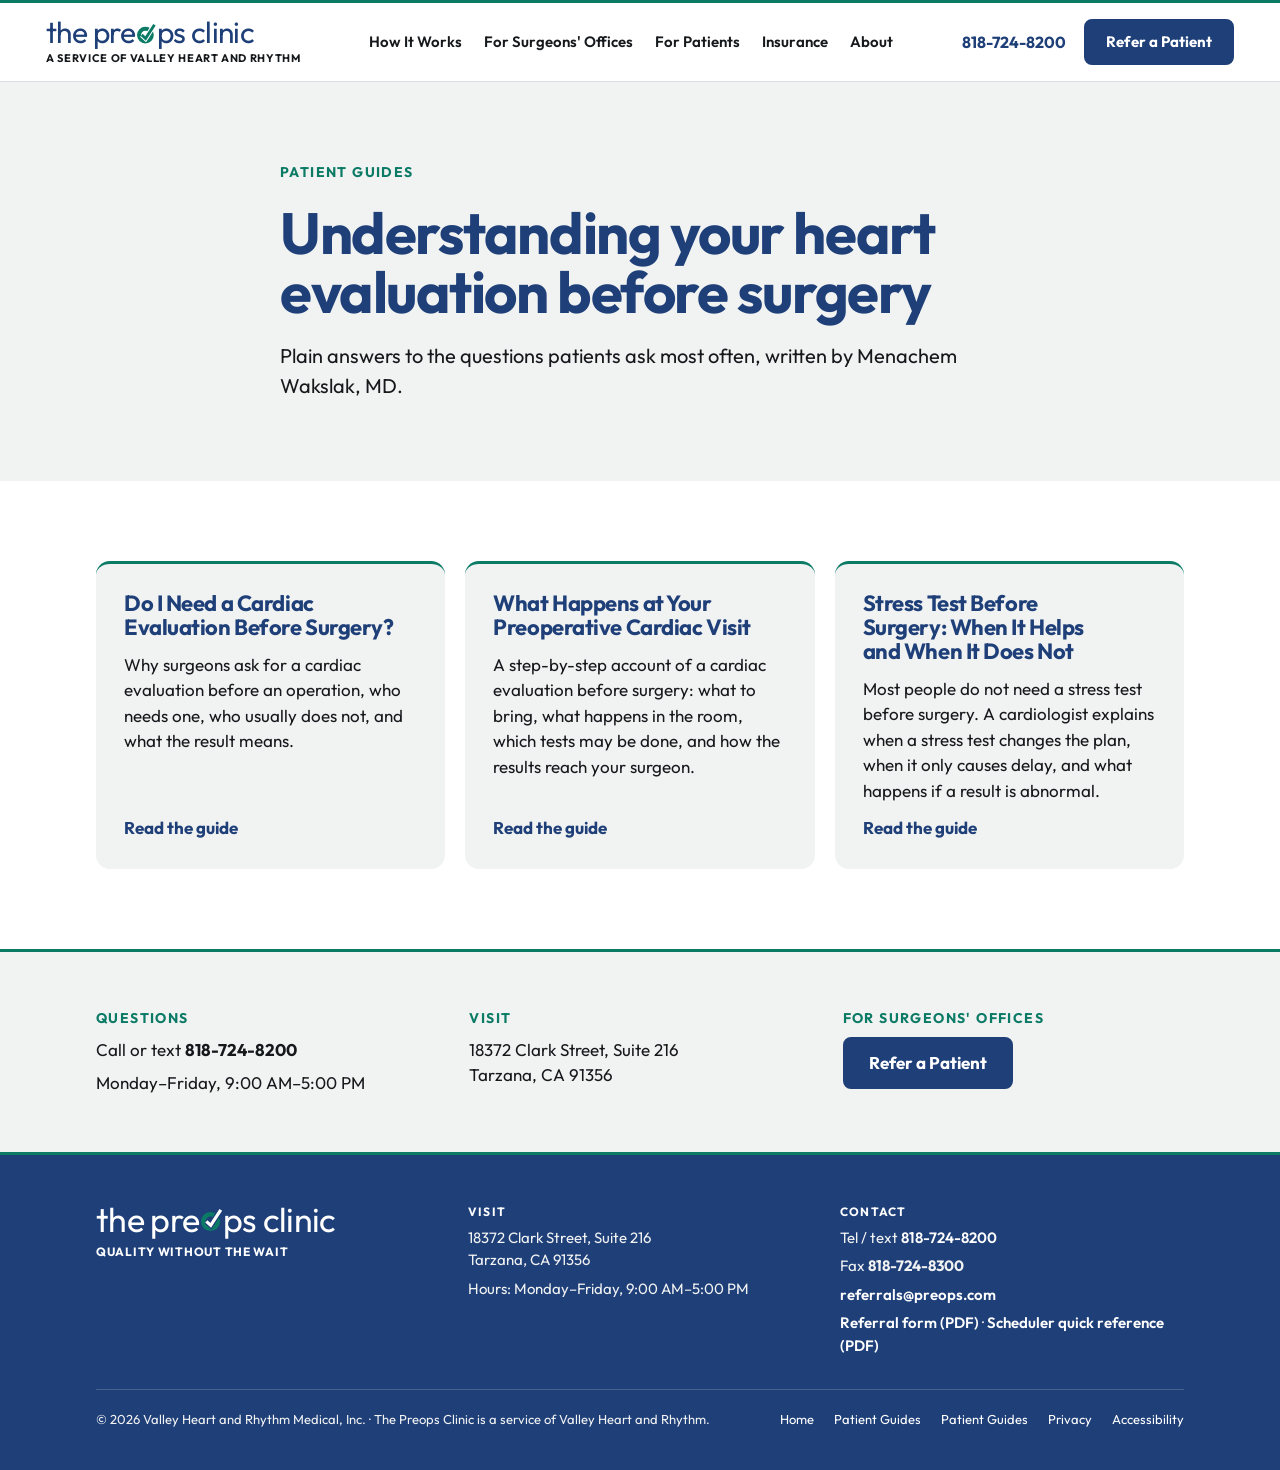
==== guides/index.html @ 1c4e7676 "Draft: three patient guides and a guides index (not yet live) Co-Authored-By: Claude Fable 5.2 <nore" ====
<!doctype html>
<html lang="en">
<head>
<meta charset="utf-8">
<meta name="viewport" content="width=device-width, initial-scale=1, viewport-fit=cover">
<title>Patient Guides: Heart Evaluation Before Surgery | The Preops Clinic</title>
<meta name="description" content="Plain-language guides to cardiac evaluation before surgery, written by board-certified cardiologist Menachem Wakslak, MD, of The Preops Clinic in Tarzana, CA.">
<link rel="canonical" href="https://www.preops.com/guides/">
<meta name="robots" content="index, follow, max-snippet:-1">
<meta property="og:type" content="article">
<meta property="og:site_name" content="The Preops Clinic">
<meta property="og:title" content="Patient Guides">
<meta property="og:description" content="Plain-language guides to cardiac evaluation before surgery, written by board-certified cardiologist Menachem Wakslak, MD, of The Preops Clinic in Tarzana, CA.">
<meta property="og:url" content="https://www.preops.com/guides/">
<script type="application/ld+json">
{
  "@context": "https://schema.org",
  "@type": "CollectionPage",
  "@id": "https://www.preops.com/guides/",
  "url": "https://www.preops.com/guides/",
  "name": "Patient Guides",
  "isPartOf": {
    "@id": "https://www.preops.com/#website"
  }
}
</script>
<link rel="icon" href="/favicon.svg" type="image/svg+xml">
<link rel="preconnect" href="https://fonts.googleapis.com">
<link rel="preconnect" href="https://fonts.gstatic.com" crossorigin>
<link rel="stylesheet" href="https://fonts.googleapis.com/css2?family=Outfit:wght@400;500;600;700&display=swap">
<link rel="stylesheet" href="/styles.css">
</head>
<body>

<header class="site-header">
  <nav class="wrap nav" aria-label="Main">
    <a class="brand" href="/" aria-label="The Preops Clinic home">
      <span class="logo" role="img" aria-label="the preops clinic"><span>the pre</span><span class="logo-o">o</span><svg viewBox="0 -16 108 116" aria-hidden="true"><defs><mask id="mk-nav" maskUnits="userSpaceOnUse" x="-20" y="-40" width="160" height="180"><rect x="-20" y="-40" width="160" height="180" fill="#fff"></rect><polyline points="28,49 51,70 104,-12" fill="none" stroke="#000" stroke-width="29" stroke-linejoin="miter" stroke-miterlimit="10"></polyline></mask></defs><circle class="ring" cx="50" cy="50" r="38" fill="none" stroke-width="24" mask="url(#mk-nav)"></circle><polyline class="check" points="28,49 51,70 104,-12" fill="none" stroke-width="17" stroke-linejoin="miter" stroke-miterlimit="10"></polyline></svg><span>ps clinic</span></span>
      <span class="logo-sub">A Service of Valley Heart and Rhythm</span>
    </a>
    <div class="nav-links">
      <a href="/#how">How It Works</a>
      <a href="/#offices">For Surgeons' Offices</a>
      <a href="/#patients">For Patients</a>
      <a href="/#insurance">Insurance</a>
      <a href="/about.html">About</a>
    </div>
    <div class="nav-cta">
      <a class="nav-phone" href="tel:+18187248200">818-724-8200</a>
      <a class="btn btn--navy btn--small" href="/#refer">Refer a Patient</a>
    </div>
    <details class="nav-menu">
      <summary>Menu</summary>
      <ul>
        <li><a href="/#how">How It Works</a></li>
        <li><a href="/#offices">For Surgeons' Offices</a></li>
        <li><a href="/#patients">For Patients</a></li>
        <li><a href="/#insurance">Insurance</a></li>
        <li><a href="/about.html">About</a></li>
      </ul>
    </details>
  </nav>
</header>

<main>
  <section class="band band--off">
    <div class="wrap"><div class="article-head">
      <div class="eyebrow">Patient Guides</div>
      <h1>Understanding your heart evaluation before surgery</h1>
      <p class="lede">Plain answers to the questions patients ask most often, written by Menachem Wakslak, MD.</p>
    </div></div>
  </section>
  <section class="band">
    <div class="wrap guide-list"><a class="guide-card" href="/guides/cardiac-evaluation-before-surgery.html"><h2>Do I Need a Cardiac Evaluation Before Surgery?</h2><p>Why surgeons ask for a cardiac evaluation before an operation, who needs one, who usually does not, and what the result means.</p><span>Read the guide</span></a><a class="guide-card" href="/guides/what-to-expect-preop-cardiac-visit.html"><h2>What Happens at Your Preoperative Cardiac Visit</h2><p>A step-by-step account of a cardiac evaluation before surgery: what to bring, what happens in the room, which tests may be done, and how the results reach your surgeon.</p><span>Read the guide</span></a><a class="guide-card" href="/guides/stress-test-before-surgery.html"><h2>Stress Test Before Surgery: When It Helps and When It Does Not</h2><p>Most people do not need a stress test before surgery. A cardiologist explains when a stress test changes the plan, when it only causes delay, and what happens if a result is abnormal.</p><span>Read the guide</span></a></div>
  </section>

  <section class="band--tight band--off band--rule-top">
    <div class="wrap contact-grid">
      <div>
        <div class="eyebrow">Questions</div>
        <div>Call or text <strong>818-724-8200</strong></div>
        <div>Monday–Friday, 9:00 AM–5:00 PM</div>
      </div>
      <div>
        <div class="eyebrow">Visit</div>
        <div>18372 Clark Street, Suite 216<br>Tarzana, CA 91356</div>
      </div>
      <div>
        <div class="eyebrow">For surgeons' offices</div>
        <a class="btn btn--navy" href="/#refer">Refer a Patient</a>
      </div>
    </div>
  </section>

</main>

<footer class="site-footer">
  <div class="wrap">
    <div class="foot-grid">
      <div>
        <span class="logo logo--light" role="img" aria-label="the preops clinic" style="font-size: 34px"><span>the pre</span><span class="logo-o">o</span><svg viewBox="0 -16 108 116" aria-hidden="true"><defs><mask id="mk-foot" maskUnits="userSpaceOnUse" x="-20" y="-40" width="160" height="180"><rect x="-20" y="-40" width="160" height="180" fill="#fff"></rect><polyline points="28,49 51,70 104,-12" fill="none" stroke="#000" stroke-width="29" stroke-linejoin="miter" stroke-miterlimit="10"></polyline></mask></defs><circle class="ring" cx="50" cy="50" r="38" fill="none" stroke-width="24" mask="url(#mk-foot)"></circle><polyline class="check" points="28,49 51,70 104,-12" fill="none" stroke-width="17" stroke-linejoin="miter" stroke-miterlimit="10"></polyline></svg><span>ps clinic</span></span>
        <div class="foot-tag">Quality Without the Wait</div>
      </div>
      <div>
        <div class="foot-label">Visit</div>
        <div>18372 Clark Street, Suite 216<br>Tarzana, CA 91356</div>
        <div>Hours: Monday–Friday, 9:00 AM–5:00 PM</div>
      </div>
      <div>
        <div class="foot-label">Contact</div>
        <div>Tel / text <a href="tel:+18187248200">818-724-8200</a></div>
        <div>Fax <strong>818-724-8300</strong></div>
        <div><a href="mailto:referrals@preops.com">referrals@preops.com</a></div>
        <div><a href="/referral-form.pdf">Referral form (PDF)</a> · <a href="/quick-reference.pdf">Scheduler quick reference (PDF)</a></div>
      </div>
    </div>
    <div class="foot-legal">
      <div>© 2026 Valley Heart and Rhythm Medical, Inc. · The Preops Clinic is a service of Valley Heart and Rhythm.</div>
      <div class="links"><a href="/">Home</a><a href="/guides/">Patient Guides</a><a href="/guides/">Patient Guides</a><a href="/privacy.html">Privacy</a><a href="/accessibility.html">Accessibility</a></div>
    </div>
  </div>
</footer>

</body>
</html>
---- styles.css ----
/* The Preops Clinic — preops.com
   Layout: one centered 1120px column; full-width color bands; two-column hero.
   Brand (from The Preops Clinic Style Guide): Navy, Green, Black, White, Off-White; Outfit. */
:root {
  --navy: #1e3f78;
  --green: #0b7b66;
  --ink: #16191c;
  --paper: #ffffff;
  --off: #f1f2f2;
  --tint: #eef2f8;
  --rule: #d9dde3;
  --on-navy: #f1f2f2;
  --font: 'Outfit', 'Segoe UI', system-ui, -apple-system, sans-serif;
  --radius: 8px;
  --gutter-l: max(16px, env(safe-area-inset-left, 0px));
  --gutter-r: max(16px, env(safe-area-inset-right, 0px));
  color-scheme: light;
}

* { box-sizing: border-box; }
[hidden] { display: none !important; }
html { -webkit-text-size-adjust: 100%; scroll-behavior: smooth; }
@media (prefers-reduced-motion: reduce) { html { scroll-behavior: auto; } }
body {
  margin: 0;
  font-family: var(--font);
  font-size: 17px;
  line-height: 1.5;
  color: var(--ink);
  background: var(--paper);
}
img, svg { max-width: 100%; }
a { color: var(--navy); }
a:hover { color: var(--green); }
:focus-visible { outline: 3px solid var(--green); outline-offset: 2px; }
h1, h2, h3 { margin: 0; color: var(--navy); line-height: 1.08; letter-spacing: -0.02em; text-wrap: balance; }
h1 { font-size: clamp(38px, 5.2vw, 58px); font-weight: 700; line-height: 1.02; letter-spacing: -0.025em; }
h2 { font-size: clamp(30px, 3.6vw, 40px); font-weight: 700; }
h3 { font-size: 22px; font-weight: 600; color: var(--ink); }
p { margin: 0; text-wrap: pretty; }
ul { margin: 0; }

.wrap {
  max-width: 1120px;
  margin: 0 auto;
  padding-left: var(--gutter-l);
  padding-right: var(--gutter-r);
}
.wrap > * { min-width: 0; }

.eyebrow {
  font-size: 14px;
  font-weight: 700;
  letter-spacing: 0.1em;
  text-transform: uppercase;
  color: var(--green);
}
.band-navy .eyebrow { color: var(--on-navy); }

/* Logo lockup: text wordmark with the ring-check "o".
   Replace the <span class="logo"> contents with the final SVG from the designer when you have it. */
.logo {
  display: inline-flex;
  align-items: baseline;
  gap: 0.045em;
  font-size: 30px;
  font-weight: 400;
  line-height: 1;
  letter-spacing: -0.02em;
  color: var(--navy);
  white-space: nowrap;
  text-decoration: none;
  position: relative;
}
/* The ring-check stands in for the letter "o". This keeps the real letter in the page text
   (for search engines and copy/paste) without showing it. */
.logo-o { position: absolute; width: 1px; height: 1px; overflow: hidden; clip-path: inset(50%); white-space: nowrap; }
.logo svg { height: 0.65em; width: 0.605em; flex: 0 0 auto; overflow: visible; }
.logo .ring { stroke: var(--green); }
.logo .check { stroke: var(--green); }
.logo--light { color: var(--paper); }
.logo--light .check { stroke: var(--paper); }
.logo-sub {
  font-size: 11px;
  font-weight: 700;
  letter-spacing: 0.06em;
  text-transform: uppercase;
  color: var(--ink);
}

/* Buttons */
.btn {
  display: inline-flex;
  align-items: center;
  justify-content: center;
  min-height: 52px;
  padding: 0 24px;
  border-radius: var(--radius);
  font: inherit;
  font-weight: 700;
  font-size: 17px;
  text-decoration: none;
  text-align: center;
  cursor: pointer;
  border: 2px solid transparent;
}
.btn--navy { background: var(--navy); color: var(--paper); border-color: var(--navy); }
.btn--navy:hover { background: #17315e; border-color: #17315e; color: var(--paper); }
.btn--green { background: var(--green); color: var(--paper); border-color: var(--green); }
.btn--green:hover { background: #09604f; border-color: #09604f; color: var(--paper); }
.btn--outline { background: var(--paper); color: var(--navy); border-color: var(--navy); }
.btn--outline:hover { background: var(--tint); color: var(--navy); }
.btn--white { background: var(--paper); color: var(--navy); border-color: var(--paper); }
.btn--white:hover { background: var(--off); color: var(--navy); }
.btn--ghost { background: transparent; color: var(--paper); border-color: var(--paper); }
.btn--ghost:hover { background: rgba(255,255,255,0.1); color: var(--paper); }
.btn--small { min-height: 46px; padding: 0 20px; font-size: 15px; }

/* Header */
.site-header {
  border-top: 3px solid var(--green);
  border-bottom: 1px solid var(--rule);
  background: var(--paper);
}
.nav {
  max-width: 1220px;
  min-height: 78px;
  display: flex;
  align-items: center;
  justify-content: space-between;
  flex-wrap: wrap;
  gap: 12px 24px;
  padding-block: 10px;
}
.brand { display: inline-flex; flex-direction: column; gap: 3px; text-decoration: none; }
.nav-links { display: flex; align-items: center; gap: 22px; flex-wrap: wrap; font-size: 15px; font-weight: 600; }
.nav-links a { color: var(--ink); text-decoration: none; }
.nav-links a:hover { color: var(--green); }
.nav-links a[aria-current="page"] { color: var(--navy); border-bottom: 2px solid var(--green); padding-bottom: 2px; }
.nav-cta { display: flex; align-items: center; gap: 18px; flex-wrap: wrap; }
.nav-phone { font-size: 16px; font-weight: 700; color: var(--navy); text-decoration: none; }
.nav-menu { display: none; }
@media (max-width: 760px) {
  .nav-links { display: none; }
  .nav-menu { display: block; width: 100%; }
  .nav-menu summary { list-style: none; cursor: pointer; font-weight: 700; color: var(--navy); font-size: 15px; padding: 6px 0; }
  .nav-menu summary::-webkit-details-marker { display: none; }
  .nav-menu summary::after { content: " ▾"; }
  .nav-menu[open] summary::after { content: " ▴"; }
  .nav-menu ul { list-style: none; padding: 0; margin: 6px 0 4px; display: flex; flex-direction: column; gap: 10px; font-size: 16px; font-weight: 600; }
  .nav-menu a { color: var(--ink); text-decoration: none; }
}

/* Bands and sections */
.band { padding-block: 80px; }
.band--tight { padding-block: 56px; }
.band--off { background: var(--off); }
.band--tint { background: var(--tint); }
.band-navy { background: var(--navy); color: var(--on-navy); border-top: 3px solid var(--green); }
.band-navy h2, .band-navy h3 { color: var(--paper); }
.band-navy p { color: var(--on-navy); }
.band-navy a { color: var(--paper); }
.band--rule-top { border-top: 3px solid var(--green); }
.section-head { display: flex; flex-direction: column; gap: 10px; max-width: 680px; }
.lede { font-size: 20px; max-width: 560px; }
@media (max-width: 760px) { .band { padding-block: 56px; } .lede { font-size: 18px; } }

/* Hero */
.hero { padding-block: 72px 64px; }
.hero-grid {
  display: grid;
  grid-template-columns: repeat(auto-fit, minmax(min(440px, 100%), 1fr));
  gap: 48px;
  align-items: center;
}
.hero-copy { display: flex; flex-direction: column; gap: 24px; }
.cta-row { display: flex; gap: 14px; flex-wrap: wrap; }
.cta-row .btn { flex: 1 1 auto; }

/* Refer panel */
.refer {
  display: flex;
  flex-direction: column;
  gap: 18px;
  background: var(--paper);
  border: 1px solid var(--rule);
  border-top: 4px solid var(--green);
  border-radius: 14px;
  padding: 28px;
  box-shadow: 0 10px 30px rgba(30, 63, 120, 0.08);
}
.refer-head { display: flex; flex-direction: column; gap: 4px; }
.refer-head .title { font-size: 22px; font-weight: 700; color: var(--navy); }
.refer-head .sub { font-size: 14px; }
.ways { display: grid; gap: 12px; }
.way {
  display: grid;
  grid-template-columns: 92px 1fr;
  gap: 4px 14px;
  align-items: baseline;
  padding: 12px 14px;
  border: 1.5px solid var(--rule);
  border-radius: var(--radius);
}
.way--primary { border-color: var(--navy); background: var(--tint); }
.way .label { font-size: 12px; font-weight: 700; letter-spacing: 0.1em; text-transform: uppercase; color: var(--ink); }
.way .value { font-size: 22px; font-weight: 700; color: var(--navy); letter-spacing: -0.01em; font-variant-numeric: tabular-nums; word-break: break-word; }
.way .value--text { font-size: 17px; font-weight: 600; }
.way .note { grid-column: 2; font-size: 13px; }
.refer .btn { width: 100%; }
.refer-foot { font-size: 13px; text-align: center; }

/* Online referral form section (JotForm HIPAA) */
.form-band { background: var(--paper); }
.form-band .form-slot { background: var(--off); }
.form-grid {
  display: grid;
  grid-template-columns: minmax(0, 1fr) minmax(0, 1.4fr);
  gap: 48px;
  align-items: start;
}
.form-grid > * { min-width: 0; }
.form-grid .col-copy p { font-size: 17px; max-width: 420px; }
.form-slot { background: var(--paper); border: 1px solid var(--rule); border-top: 4px solid var(--green); border-radius: 14px; padding: 12px; }
.form-slot iframe { display: block; width: 100%; border: 0; }
.form-launcher { display: flex; flex-direction: column; align-items: center; gap: 16px; padding: 36px 22px; text-align: center; }
.form-launcher p { margin: 0; font-size: 17px; max-width: 380px; }
.form-launcher .small { font-size: 14px; color: #4a5160; }
.form-launcher .btn { width: min(100%, 360px); }
.form-mount { position: relative; padding-top: 34px; }
.form-close {
  position: absolute; top: 2px; right: 6px;
  background: none; border: 0; padding: 6px 8px; cursor: pointer;
  font: inherit; font-size: 14px; color: var(--navy); text-decoration: underline;
}
.form-close:hover { color: var(--green); }
@media (max-width: 900px) { .form-grid { grid-template-columns: 1fr; gap: 28px; } }
@media (max-width: 480px) { .way { grid-template-columns: 1fr; } .way .note { grid-column: 1; } .refer { padding: 22px; } }

/* Trust strip */
.strip { border-bottom: 1px solid var(--rule); }
.strip-grid {
  display: grid;
  grid-template-columns: repeat(auto-fit, minmax(min(240px, 100%), 1fr));
  gap: 16px 32px;
  padding-block: 24px;
}
.tick { display: flex; align-items: center; gap: 10px; font-size: 15px; font-weight: 600; }
.tick svg { width: 18px; height: 18px; flex: 0 0 18px; }

/* Steps */
.steps {
  display: grid;
  grid-template-columns: repeat(auto-fit, minmax(min(300px, 100%), 1fr));
  gap: 32px;
}
.step { display: flex; flex-direction: column; gap: 14px; padding-top: 22px; border-top: 3px solid var(--navy); }
.step--done { border-top-color: var(--green); }
.step .num { font-size: 14px; font-weight: 700; letter-spacing: 0.1em; color: var(--navy); }
.step--done .num { color: var(--green); }
.step p { font-size: 16px; }
.stack { display: flex; flex-direction: column; gap: 40px; }

/* Offices */
.two-col {
  display: grid;
  grid-template-columns: repeat(auto-fit, minmax(min(420px, 100%), 1fr));
  gap: 56px;
  align-items: start;
}
.two-col > * { min-width: 0; }
.col-copy { display: flex; flex-direction: column; gap: 22px; }
.col-copy p { font-size: 18px; max-width: 480px; }
.col-copy .small { font-size: 15px; }
.points {
  list-style: none;
  padding: 0;
  display: grid;
  grid-template-columns: repeat(auto-fit, minmax(min(220px, 100%), 1fr));
  gap: 24px 28px;
}
.points li { display: flex; flex-direction: column; gap: 6px; padding-top: 14px; border-top: 2px solid var(--green); }
.points .t { font-size: 19px; font-weight: 600; color: var(--paper); }
.points p { font-size: 16px; }

/* Patients */
.cards {
  display: grid;
  grid-template-columns: repeat(auto-fit, minmax(min(300px, 100%), 1fr));
  gap: 24px;
}
.card { display: flex; flex-direction: column; gap: 12px; padding: 28px; background: var(--off); border-radius: 14px; }
.band--off .card { background: var(--paper); border: 1px solid var(--rule); }
.card h3 { font-size: 20px; color: var(--navy); }
.card ul { padding-left: 18px; font-size: 16px; display: flex; flex-direction: column; gap: 6px; }
.inline-cta { display: flex; gap: 14px; flex-wrap: wrap; align-items: center; font-size: 16px; }

/* Insurance / About teaser */
.split {
  display: grid;
  grid-template-columns: repeat(auto-fit, minmax(min(360px, 100%), 1fr));
  gap: 32px;
  align-items: center;
}
.split > * { min-width: 0; }
.split h2 { font-size: 30px; }
.split .body { display: flex; flex-direction: column; gap: 8px; font-size: 17px; }

/* About page */
.about-intro { display: flex; flex-direction: column; gap: 22px; }
.about-intro h1 { font-size: clamp(36px, 4.6vw, 52px); max-width: 760px; }
.about-intro .lede { max-width: 720px; }
.source { font-size: 14px; }
.about-grid {
  display: grid;
  grid-template-columns: repeat(auto-fit, minmax(min(380px, 100%), 1fr));
  gap: 48px;
  align-items: start;
}
.about-grid > * { min-width: 0; }
.about-grid h2 { font-size: 34px; }
.prose { display: flex; flex-direction: column; gap: 16px; font-size: 17px; }
.commitments {
  display: grid;
  grid-template-columns: repeat(auto-fit, minmax(min(300px, 100%), 1fr));
  gap: 32px;
}
.commitments > div { display: flex; flex-direction: column; gap: 8px; padding-top: 16px; border-top: 2px solid var(--green); }
.commitments h3 { font-size: 20px; }
.commitments p { font-size: 16px; }
.bio-head { display: flex; flex-direction: column; gap: 10px; }
.bio-head .role { font-size: 16px; font-weight: 600; }
.photo {
  display: block; width: 100%; max-width: 360px; height: auto; aspect-ratio: 4 / 5;
  object-fit: cover; object-position: 50% 30%; border-radius: 12px; background: var(--off); margin-top: 20px;
}
.contact-grid {
  display: grid;
  grid-template-columns: repeat(auto-fit, minmax(min(300px, 100%), 1fr));
  gap: 32px;
  align-items: start;
}
.contact-grid > div { display: flex; flex-direction: column; gap: 8px; font-size: 17px; }
.contact-grid .small { font-size: 15px; }
.contact-grid .btn { align-self: flex-start; }

/* Footer */
.site-footer { background: var(--navy); color: var(--on-navy); border-top: 3px solid var(--green); }
.foot-grid {
  display: grid;
  grid-template-columns: repeat(auto-fit, minmax(min(240px, 100%), 1fr));
  gap: 28px;
  align-items: start;
  padding-block: 48px 32px;
}
.foot-grid > div { display: flex; flex-direction: column; gap: 6px; font-size: 15px; min-width: 0; }
.foot-label { font-size: 12px; font-weight: 700; letter-spacing: 0.1em; text-transform: uppercase; color: var(--paper); }
.site-footer a { color: var(--paper); font-weight: 600; text-decoration: none; }
.site-footer a:hover { color: var(--paper); text-decoration: underline; }
.foot-tag { font-size: 12px; font-weight: 700; letter-spacing: 0.06em; text-transform: uppercase; color: var(--paper); }
.foot-legal {
  display: flex;
  justify-content: space-between;
  flex-wrap: wrap;
  gap: 12px 24px;
  border-top: 1px solid rgba(255,255,255,0.18);
  padding-block: 20px 40px;
  font-size: 13px;
}
.foot-legal a { font-weight: 400; }
.foot-legal .links { display: flex; gap: 20px; }

/* Privacy and Accessibility pages */
.legal > * { max-width: 760px; }
.legal h2 { font-size: 24px; margin-top: 16px; }
.legal h2:first-child { margin-top: 0; }

/* Patient guides */
.article-head { display: flex; flex-direction: column; gap: 20px; max-width: 720px; margin-inline: auto; }
.article-head .lede { max-width: 680px; }
.article-head .eyebrow a { color: inherit; text-decoration: none; }
.byline { font-size: 15px; }
.article { max-width: 720px; margin-inline: auto; display: flex; flex-direction: column; gap: 16px; font-size: 18px; line-height: 1.6; }
.article h2 { font-size: 26px; margin-top: 28px; }
.article h2:first-child { margin-top: 0; }
.article ul { margin: 0; padding-left: 22px; display: flex; flex-direction: column; gap: 8px; }
.article-note { margin-top: 28px; padding-top: 18px; border-top: 1px solid var(--rule); font-size: 15px; }
.article-more { max-width: 720px; margin: 48px auto 0; padding: 24px 28px; background: var(--off); border-radius: 14px; display: flex; flex-direction: column; gap: 12px; }
.article-more ul { margin: 0; padding-left: 20px; display: flex; flex-direction: column; gap: 6px; font-weight: 600; }
.guide-list { display: grid; gap: 20px; grid-template-columns: repeat(auto-fit, minmax(280px, 1fr)); }
.guide-card { display: flex; flex-direction: column; gap: 12px; padding: 28px; background: var(--off); border-radius: 14px; text-decoration: none; color: inherit; border-top: 3px solid var(--green); }
.guide-card h2 { font-size: 22px; }
.guide-card span { font-weight: 700; color: var(--navy); margin-top: auto; }
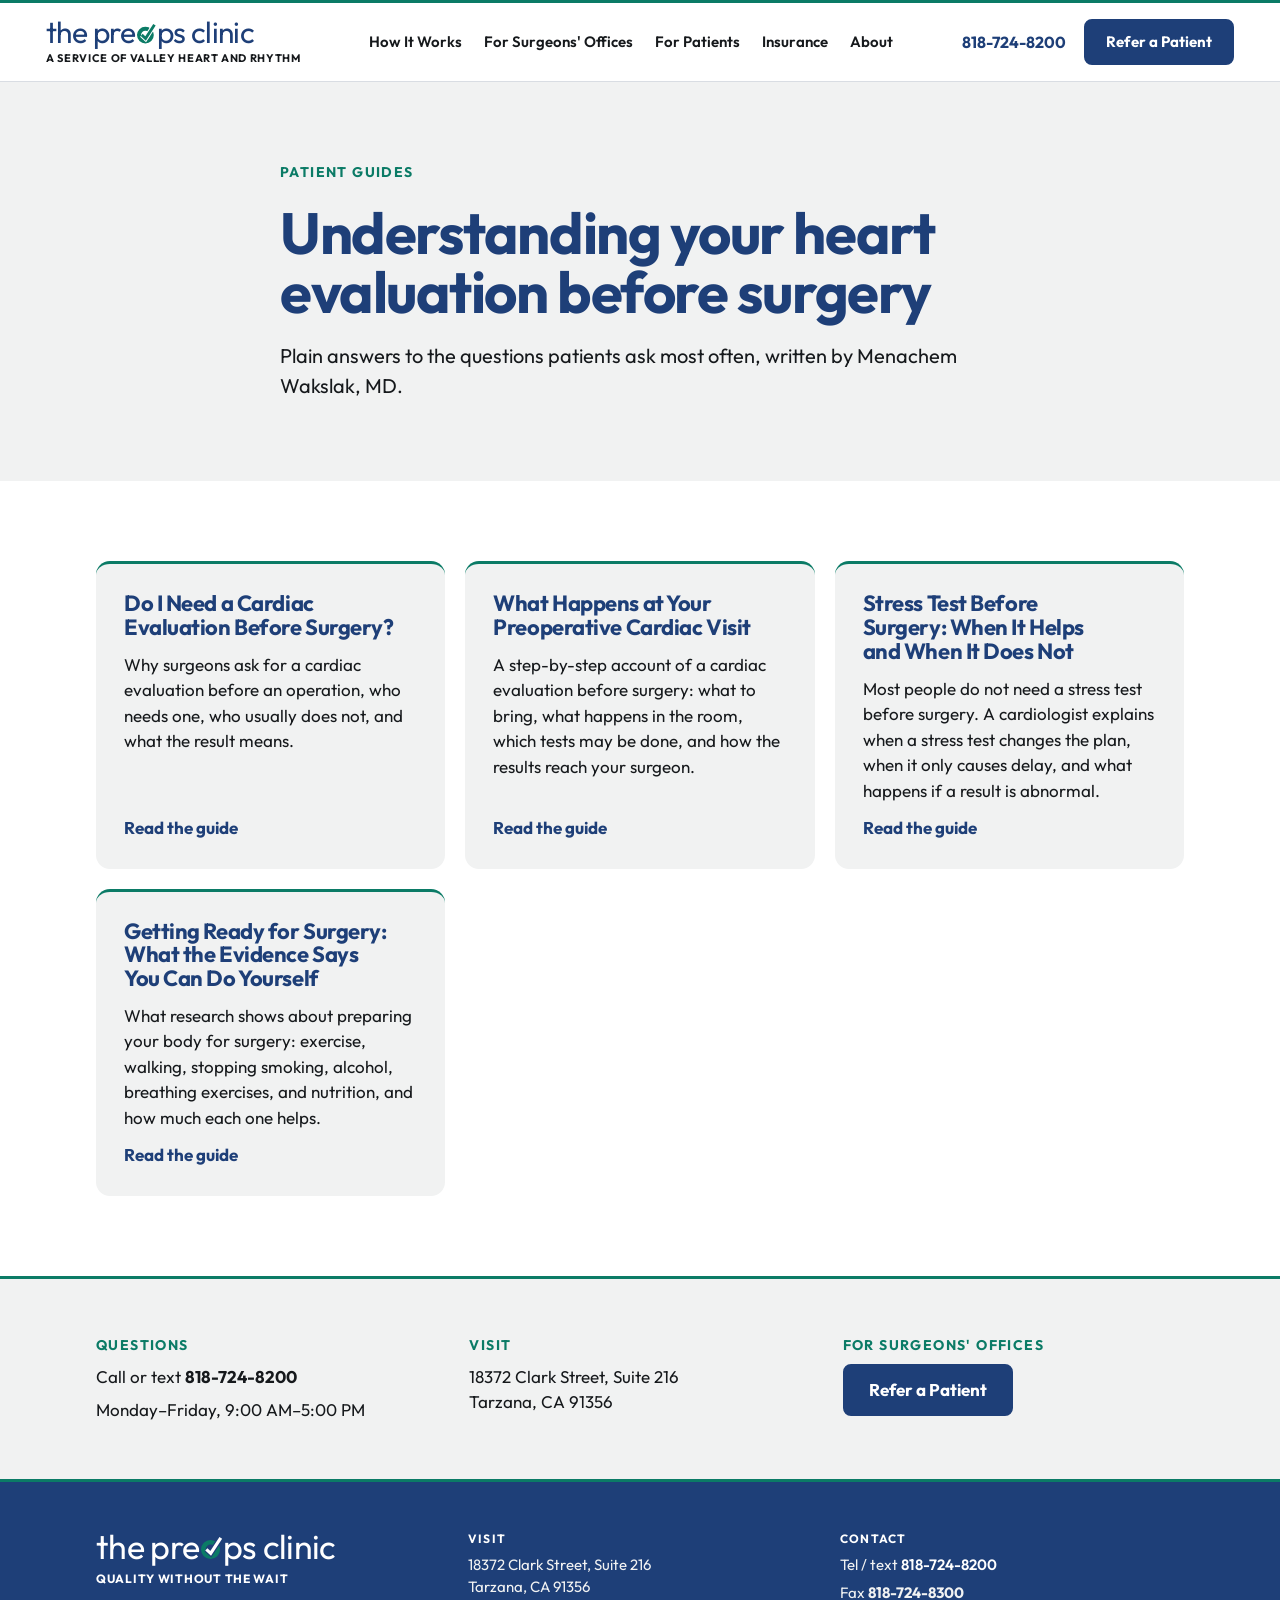
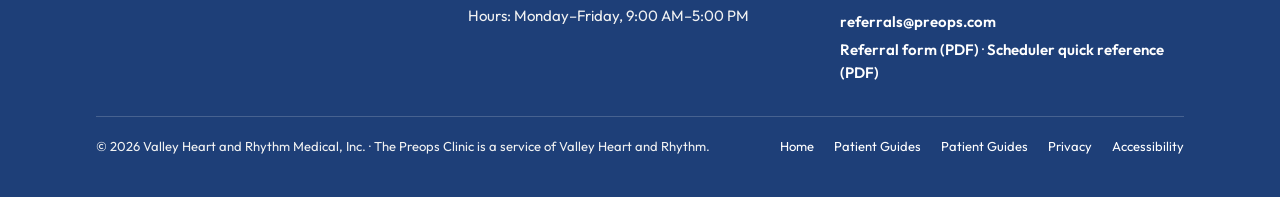
==== commit 06785b5d: "Draft guide: getting ready for surgery (evidence review) Co-Authored-By: Claude Fable 5.2 <noreply@a" ====
--- a/guides/index.html
+++ b/guides/index.html
@@ -71,7 +71,7 @@
     </div></div>
   </section>
   <section class="band">
-    <div class="wrap guide-list"><a class="guide-card" href="/guides/cardiac-evaluation-before-surgery.html"><h2>Do I Need a Cardiac Evaluation Before Surgery?</h2><p>Why surgeons ask for a cardiac evaluation before an operation, who needs one, who usually does not, and what the result means.</p><span>Read the guide</span></a><a class="guide-card" href="/guides/what-to-expect-preop-cardiac-visit.html"><h2>What Happens at Your Preoperative Cardiac Visit</h2><p>A step-by-step account of a cardiac evaluation before surgery: what to bring, what happens in the room, which tests may be done, and how the results reach your surgeon.</p><span>Read the guide</span></a><a class="guide-card" href="/guides/stress-test-before-surgery.html"><h2>Stress Test Before Surgery: When It Helps and When It Does Not</h2><p>Most people do not need a stress test before surgery. A cardiologist explains when a stress test changes the plan, when it only causes delay, and what happens if a result is abnormal.</p><span>Read the guide</span></a></div>
+    <div class="wrap guide-list"><a class="guide-card" href="/guides/cardiac-evaluation-before-surgery.html"><h2>Do I Need a Cardiac Evaluation Before Surgery?</h2><p>Why surgeons ask for a cardiac evaluation before an operation, who needs one, who usually does not, and what the result means.</p><span>Read the guide</span></a><a class="guide-card" href="/guides/what-to-expect-preop-cardiac-visit.html"><h2>What Happens at Your Preoperative Cardiac Visit</h2><p>A step-by-step account of a cardiac evaluation before surgery: what to bring, what happens in the room, which tests may be done, and how the results reach your surgeon.</p><span>Read the guide</span></a><a class="guide-card" href="/guides/stress-test-before-surgery.html"><h2>Stress Test Before Surgery: When It Helps and When It Does Not</h2><p>Most people do not need a stress test before surgery. A cardiologist explains when a stress test changes the plan, when it only causes delay, and what happens if a result is abnormal.</p><span>Read the guide</span></a><a class="guide-card" href="/guides/getting-ready-for-surgery.html"><h2>Getting Ready for Surgery: What the Evidence Says You Can Do Yourself</h2><p>What research shows about preparing your body for surgery: exercise, walking, stopping smoking, alcohol, breathing exercises, and nutrition, and how much each one helps.</p><span>Read the guide</span></a></div>
   </section>
 
   <section class="band--tight band--off band--rule-top">
--- a/styles.css
+++ b/styles.css
@@ -391,3 +391,9 @@
 .guide-card { display: flex; flex-direction: column; gap: 12px; padding: 28px; background: var(--off); border-radius: 14px; text-decoration: none; color: inherit; border-top: 3px solid var(--green); }
 .guide-card h2 { font-size: 22px; }
 .guide-card span { font-weight: 700; color: var(--navy); margin-top: auto; }
+/* Keep blocks whole when a guide is printed or saved as PDF */
+.band--tight, .article-more, .article-note, .guide-card { break-inside: avoid; }
+.article h2 { break-after: avoid; }
+.article li, .article p { break-inside: avoid; }
+
+.article-sources { margin: 0; padding-left: 22px; display: flex; flex-direction: column; gap: 6px; font-size: 15px; }
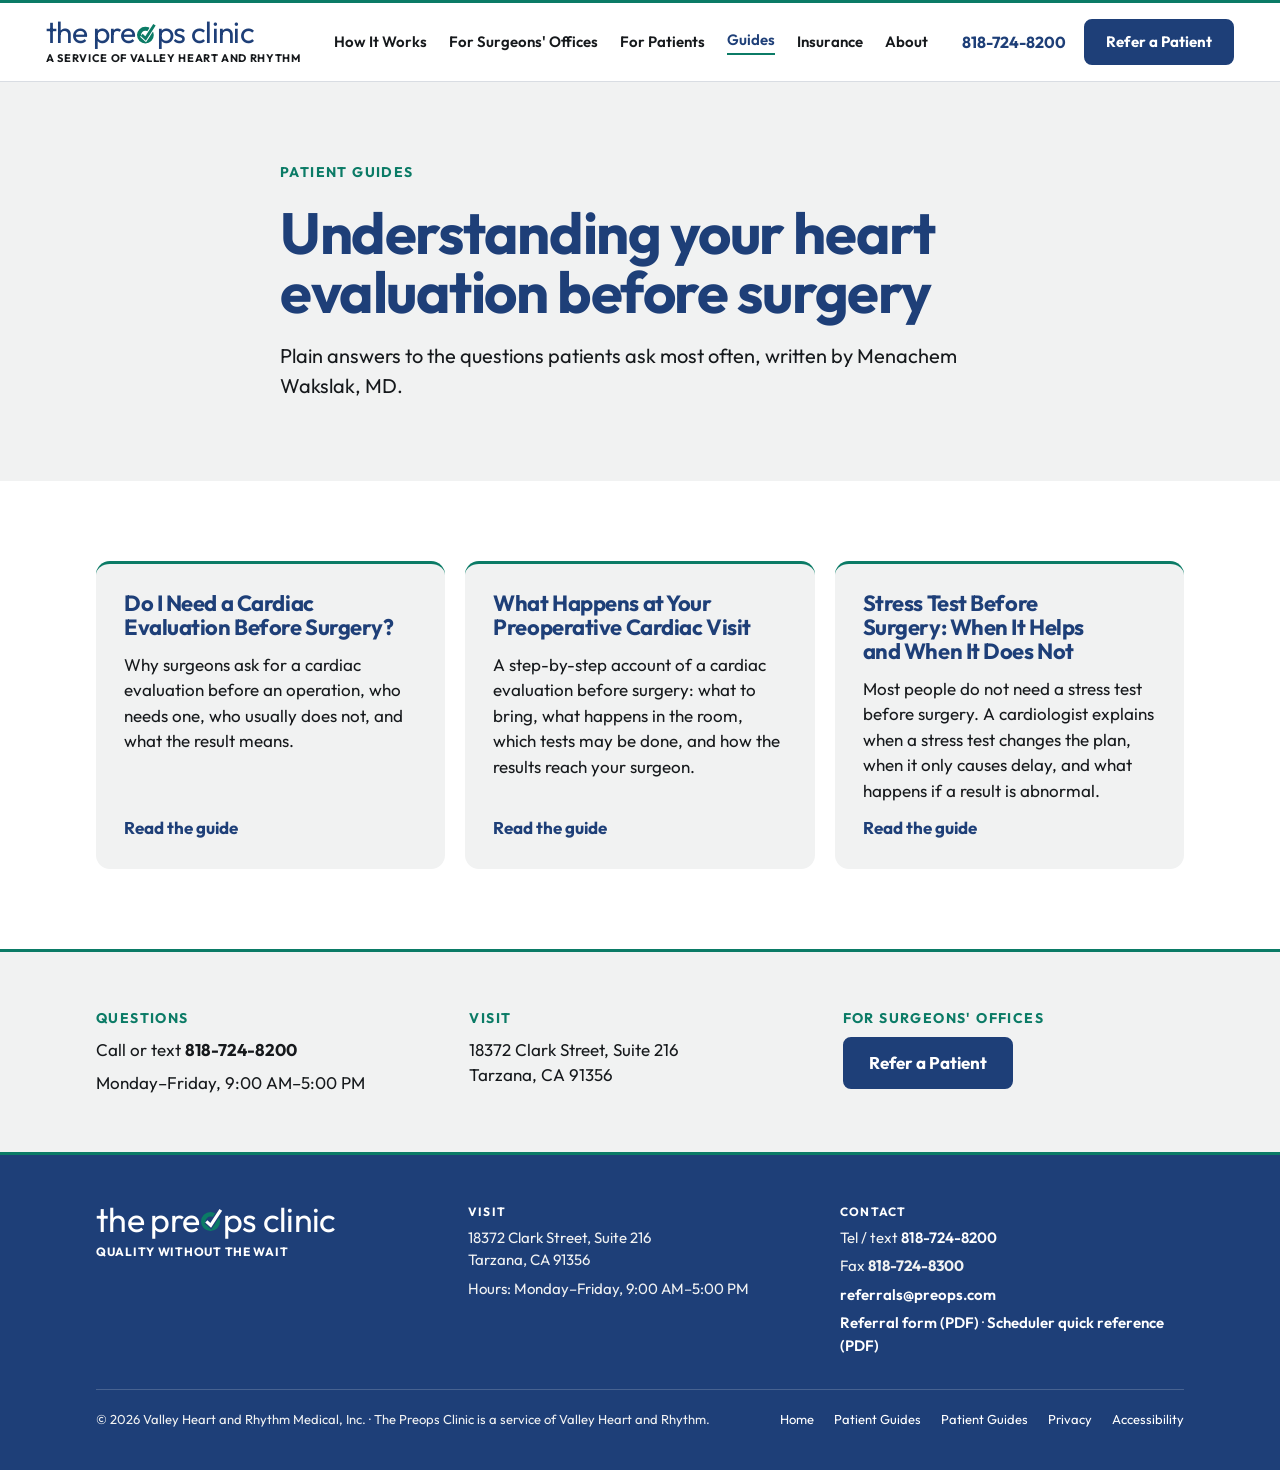
==== commit 3e255372: "Make patient guides easier to find: menu link and home page block Co-Authored-By: Claude Fable 5.2 <" ====
--- a/guides/index.html
+++ b/guides/index.html
@@ -42,6 +42,7 @@
       <a href="/#how">How It Works</a>
       <a href="/#offices">For Surgeons' Offices</a>
       <a href="/#patients">For Patients</a>
+      <a href="/guides/" aria-current="page">Guides</a>
       <a href="/#insurance">Insurance</a>
       <a href="/about.html">About</a>
     </div>
@@ -55,6 +56,7 @@
         <li><a href="/#how">How It Works</a></li>
         <li><a href="/#offices">For Surgeons' Offices</a></li>
         <li><a href="/#patients">For Patients</a></li>
+        <li><a href="/guides/">Guides</a></li>
         <li><a href="/#insurance">Insurance</a></li>
         <li><a href="/about.html">About</a></li>
       </ul>
@@ -71,7 +73,7 @@
     </div></div>
   </section>
   <section class="band">
-    <div class="wrap guide-list"><a class="guide-card" href="/guides/cardiac-evaluation-before-surgery.html"><h2>Do I Need a Cardiac Evaluation Before Surgery?</h2><p>Why surgeons ask for a cardiac evaluation before an operation, who needs one, who usually does not, and what the result means.</p><span>Read the guide</span></a><a class="guide-card" href="/guides/what-to-expect-preop-cardiac-visit.html"><h2>What Happens at Your Preoperative Cardiac Visit</h2><p>A step-by-step account of a cardiac evaluation before surgery: what to bring, what happens in the room, which tests may be done, and how the results reach your surgeon.</p><span>Read the guide</span></a><a class="guide-card" href="/guides/stress-test-before-surgery.html"><h2>Stress Test Before Surgery: When It Helps and When It Does Not</h2><p>Most people do not need a stress test before surgery. A cardiologist explains when a stress test changes the plan, when it only causes delay, and what happens if a result is abnormal.</p><span>Read the guide</span></a><a class="guide-card" href="/guides/getting-ready-for-surgery.html"><h2>Getting Ready for Surgery: What the Evidence Says You Can Do Yourself</h2><p>What research shows about preparing your body for surgery: exercise, walking, stopping smoking, alcohol, breathing exercises, and nutrition, and how much each one helps.</p><span>Read the guide</span></a></div>
+    <div class="wrap guide-list"><a class="guide-card" href="/guides/cardiac-evaluation-before-surgery.html"><h2>Do I Need a Cardiac Evaluation Before Surgery?</h2><p>Why surgeons ask for a cardiac evaluation before an operation, who needs one, who usually does not, and what the result means.</p><span>Read the guide</span></a><a class="guide-card" href="/guides/what-to-expect-preop-cardiac-visit.html"><h2>What Happens at Your Preoperative Cardiac Visit</h2><p>A step-by-step account of a cardiac evaluation before surgery: what to bring, what happens in the room, which tests may be done, and how the results reach your surgeon.</p><span>Read the guide</span></a><a class="guide-card" href="/guides/stress-test-before-surgery.html"><h2>Stress Test Before Surgery: When It Helps and When It Does Not</h2><p>Most people do not need a stress test before surgery. A cardiologist explains when a stress test changes the plan, when it only causes delay, and what happens if a result is abnormal.</p><span>Read the guide</span></a></div>
   </section>
 
   <section class="band--tight band--off band--rule-top">
--- a/styles.css
+++ b/styles.css
@@ -396,4 +396,11 @@
 .article h2 { break-after: avoid; }
 .article li, .article p { break-inside: avoid; }
 
-.article-sources { margin: 0; padding-left: 22px; display: flex; flex-direction: column; gap: 6px; font-size: 15px; }
+/* Guides block on the home page */
+.guides-teaser { display: flex; flex-direction: column; gap: 18px; padding-top: 28px; border-top: 1px solid var(--rule); }
+.guides-teaser-head { display: flex; justify-content: space-between; align-items: baseline; gap: 16px; flex-wrap: wrap; }
+.guides-teaser-head h3 { font-size: 24px; color: var(--navy); }
+.guides-teaser-head a { font-weight: 700; }
+.guide-card--paper { background: var(--paper); }
+.guide-card h4 { margin: 0; font-size: 19px; line-height: 1.2; color: var(--navy); }
+.guide-card p { margin: 0; }
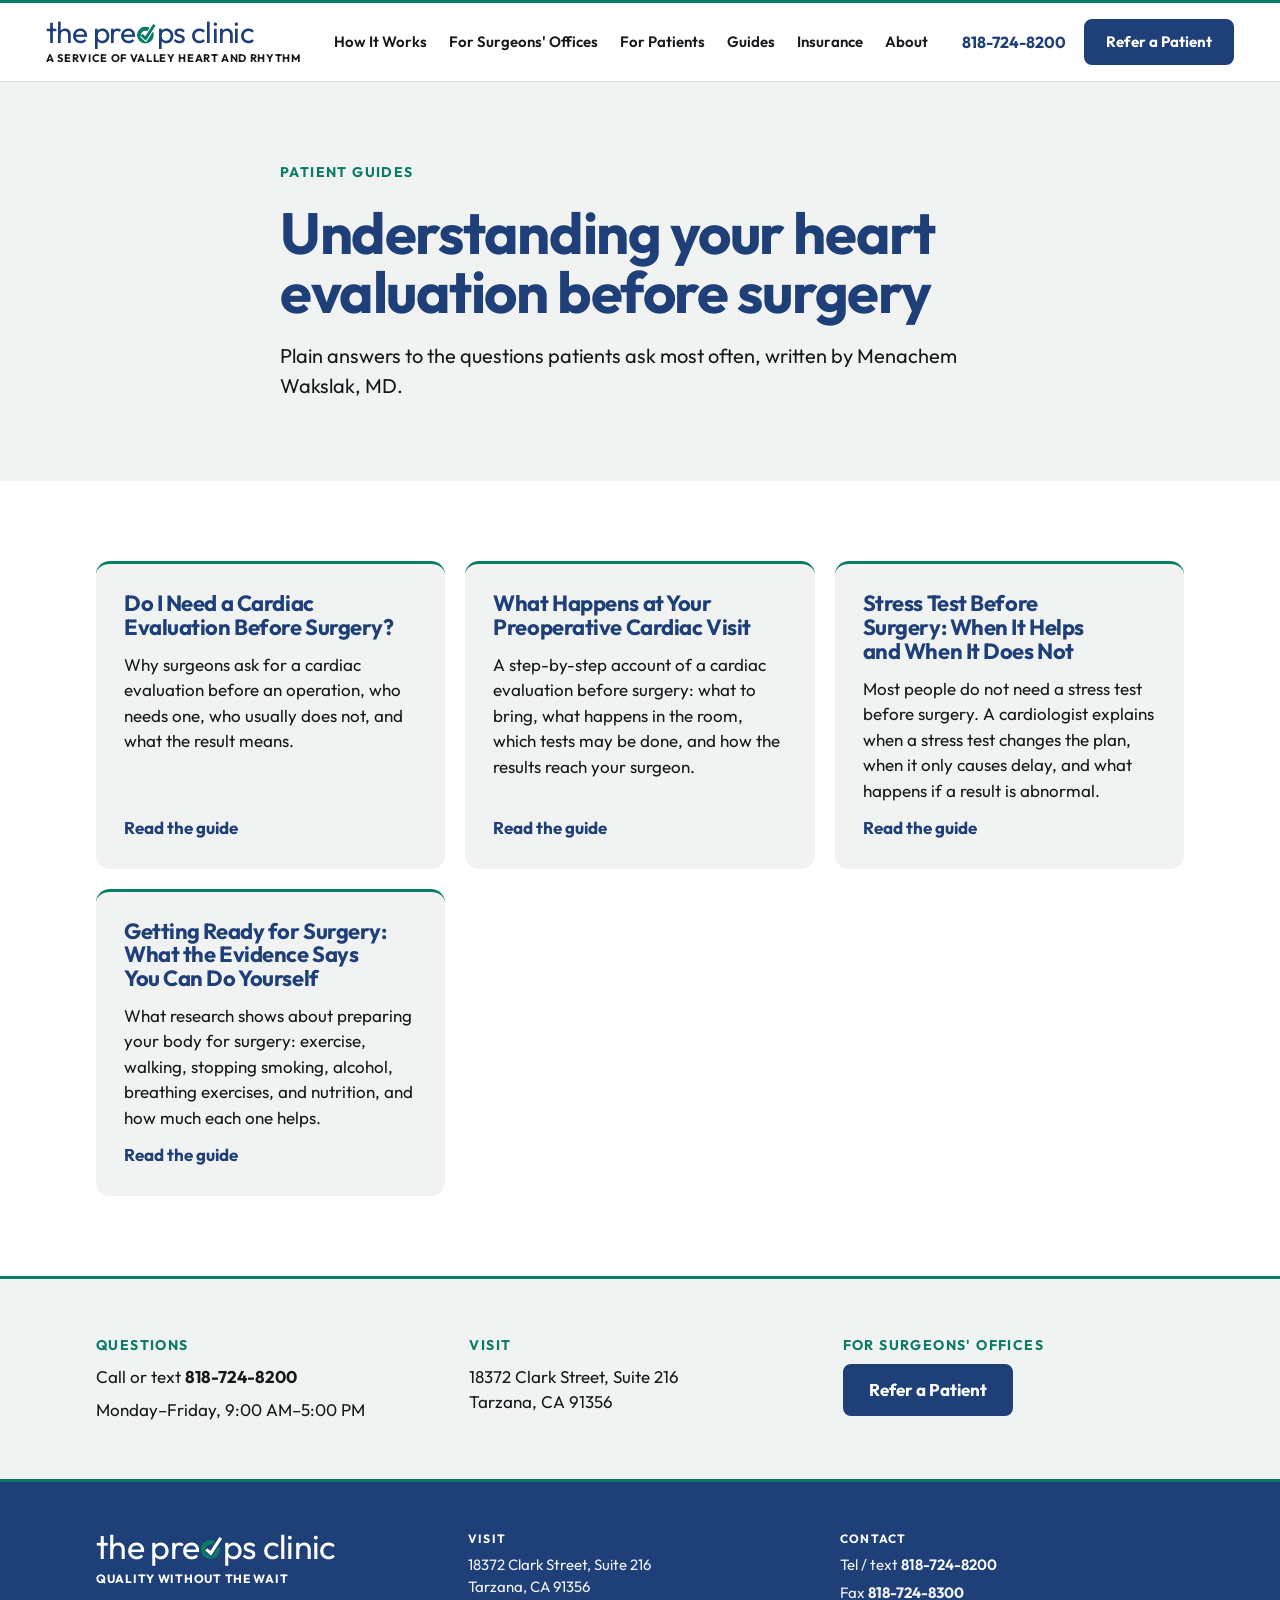
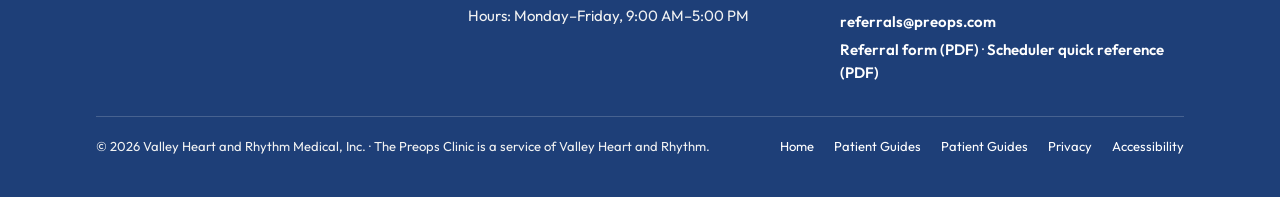
==== commit 0a1130b4: "Getting-ready guide: drop a line Co-Authored-By: Claude Fable 5.2 <noreply@anthropic.com> Claude-Ses" ====
--- a/guides/index.html
+++ b/guides/index.html
@@ -42,7 +42,7 @@
       <a href="/#how">How It Works</a>
       <a href="/#offices">For Surgeons' Offices</a>
       <a href="/#patients">For Patients</a>
-      <a href="/guides/" aria-current="page">Guides</a>
+      <a href="/guides/">Guides</a>
       <a href="/#insurance">Insurance</a>
       <a href="/about.html">About</a>
     </div>
@@ -73,7 +73,7 @@
     </div></div>
   </section>
   <section class="band">
-    <div class="wrap guide-list"><a class="guide-card" href="/guides/cardiac-evaluation-before-surgery.html"><h2>Do I Need a Cardiac Evaluation Before Surgery?</h2><p>Why surgeons ask for a cardiac evaluation before an operation, who needs one, who usually does not, and what the result means.</p><span>Read the guide</span></a><a class="guide-card" href="/guides/what-to-expect-preop-cardiac-visit.html"><h2>What Happens at Your Preoperative Cardiac Visit</h2><p>A step-by-step account of a cardiac evaluation before surgery: what to bring, what happens in the room, which tests may be done, and how the results reach your surgeon.</p><span>Read the guide</span></a><a class="guide-card" href="/guides/stress-test-before-surgery.html"><h2>Stress Test Before Surgery: When It Helps and When It Does Not</h2><p>Most people do not need a stress test before surgery. A cardiologist explains when a stress test changes the plan, when it only causes delay, and what happens if a result is abnormal.</p><span>Read the guide</span></a></div>
+    <div class="wrap guide-list"><a class="guide-card" href="/guides/cardiac-evaluation-before-surgery.html"><h2>Do I Need a Cardiac Evaluation Before Surgery?</h2><p>Why surgeons ask for a cardiac evaluation before an operation, who needs one, who usually does not, and what the result means.</p><span>Read the guide</span></a><a class="guide-card" href="/guides/what-to-expect-preop-cardiac-visit.html"><h2>What Happens at Your Preoperative Cardiac Visit</h2><p>A step-by-step account of a cardiac evaluation before surgery: what to bring, what happens in the room, which tests may be done, and how the results reach your surgeon.</p><span>Read the guide</span></a><a class="guide-card" href="/guides/stress-test-before-surgery.html"><h2>Stress Test Before Surgery: When It Helps and When It Does Not</h2><p>Most people do not need a stress test before surgery. A cardiologist explains when a stress test changes the plan, when it only causes delay, and what happens if a result is abnormal.</p><span>Read the guide</span></a><a class="guide-card" href="/guides/getting-ready-for-surgery.html"><h2>Getting Ready for Surgery: What the Evidence Says You Can Do Yourself</h2><p>What research shows about preparing your body for surgery: exercise, walking, stopping smoking, alcohol, breathing exercises, and nutrition, and how much each one helps.</p><span>Read the guide</span></a></div>
   </section>
 
   <section class="band--tight band--off band--rule-top">
--- a/styles.css
+++ b/styles.css
@@ -396,6 +396,9 @@
 .article h2 { break-after: avoid; }
 .article li, .article p { break-inside: avoid; }
 
+<<<<<<< HEAD
+.article-sources { margin: 0; padding-left: 22px; display: flex; flex-direction: column; gap: 6px; font-size: 15px; }
+=======
 /* Guides block on the home page */
 .guides-teaser { display: flex; flex-direction: column; gap: 18px; padding-top: 28px; border-top: 1px solid var(--rule); }
 .guides-teaser-head { display: flex; justify-content: space-between; align-items: baseline; gap: 16px; flex-wrap: wrap; }
@@ -404,3 +407,4 @@
 .guide-card--paper { background: var(--paper); }
 .guide-card h4 { margin: 0; font-size: 19px; line-height: 1.2; color: var(--navy); }
 .guide-card p { margin: 0; }
+>>>>>>> main
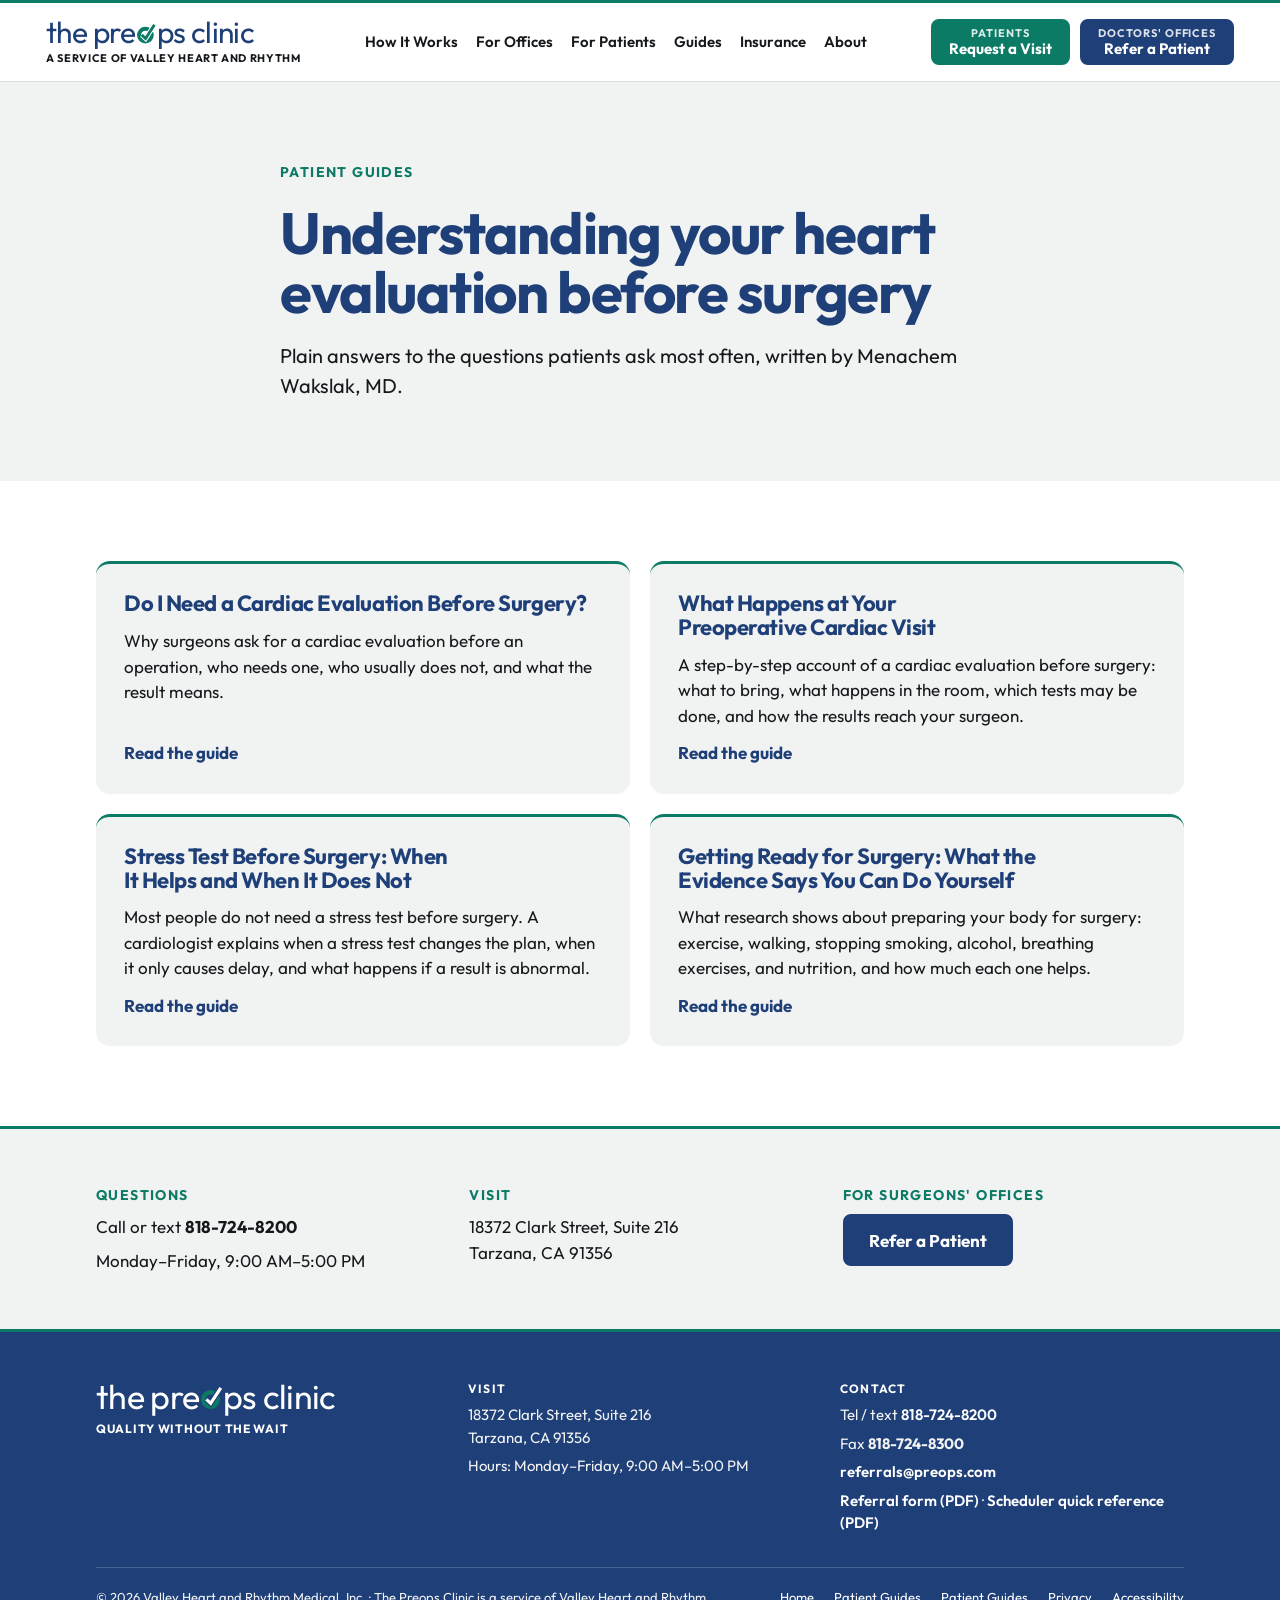
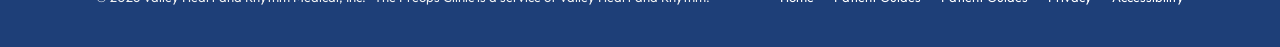
==== commit 7e36fb78: "Separate patient and doctors'-office calls to action Hero now offers two labelled starting points, p" ====
--- a/guides/index.html
+++ b/guides/index.html
@@ -40,21 +40,21 @@
     </a>
     <div class="nav-links">
       <a href="/#how">How It Works</a>
-      <a href="/#offices">For Surgeons' Offices</a>
+      <a href="/#offices">For Offices</a>
       <a href="/#patients">For Patients</a>
       <a href="/guides/">Guides</a>
       <a href="/#insurance">Insurance</a>
       <a href="/about.html">About</a>
     </div>
     <div class="nav-cta">
-      <a class="nav-phone" href="tel:+18187248200">818-724-8200</a>
-      <a class="btn btn--navy btn--small" href="/#refer">Refer a Patient</a>
+      <a class="btn btn--green btn--small" href="https://hipaa.jotform.com/263140964269160" target="_blank" rel="noopener"><span class="btn-who">Patients</span>Request a Visit</a>
+      <a class="btn btn--navy btn--small" href="/#refer"><span class="btn-who">Doctors' Offices</span>Refer a Patient</a>
     </div>
     <details class="nav-menu">
       <summary>Menu</summary>
       <ul>
         <li><a href="/#how">How It Works</a></li>
-        <li><a href="/#offices">For Surgeons' Offices</a></li>
+        <li><a href="/#offices">For Offices</a></li>
         <li><a href="/#patients">For Patients</a></li>
         <li><a href="/guides/">Guides</a></li>
         <li><a href="/#insurance">Insurance</a></li>
--- a/styles.css
+++ b/styles.css
@@ -175,6 +175,39 @@
 }
 .hero-copy { display: flex; flex-direction: column; gap: 24px; }
 .cta-row { display: flex; gap: 14px; flex-wrap: wrap; }
+
+/* Two starting points: patients (green) and doctors' offices (navy) */
+.paths { display: grid; grid-template-columns: repeat(auto-fit, minmax(min(230px, 100%), 1fr)); gap: 14px; }
+.path {
+  display: flex;
+  flex-direction: column;
+  gap: 10px;
+  background: var(--paper);
+  border: 1px solid var(--rule);
+  border-top: 4px solid var(--navy);
+  border-radius: 14px;
+  padding: 20px;
+}
+.path--patient { border-top-color: var(--green); }
+.path-who { font-size: 20px; font-weight: 700; color: var(--navy); line-height: 1.2; }
+.path--patient .path-who { color: var(--green); }
+.path p { font-size: 15px; margin: 0; flex: 1; }
+.path .btn { width: 100%; }
+.path-more { font-size: 14px; font-weight: 600; color: var(--navy); text-align: center; }
+.btn-who { display: block; font-size: 11px; font-weight: 700; letter-spacing: 0.08em; text-transform: uppercase; opacity: 0.85; }
+.nav-cta .btn { flex-direction: column; line-height: 1.15; padding: 4px 16px; }
+.nav-cta { gap: 10px; }
+.path-call { font-size: 14px; text-align: center; margin: 0; }
+.path-call a { color: var(--navy); font-weight: 700; white-space: nowrap; }
+.nav-phone { display: none; }
+.nav-links { gap: 18px; }
+@media (max-width: 760px) {
+  .nav-cta { width: 100%; display: grid; grid-template-columns: 1fr 1fr; }
+  .nav-cta .btn { padding: 4px 8px; }
+}
+.audience { align-self: flex-start; font-size: 12px; font-weight: 700; letter-spacing: 0.1em; text-transform: uppercase; color: var(--paper); background: var(--navy); border-radius: 999px; padding: 4px 12px; margin-bottom: 4px; }
+.patient-exit { font-size: 14px; text-align: center; border-top: 1px solid var(--rule); padding-top: 14px; margin: 0; }
+.patient-exit a { color: var(--green); font-weight: 700; }
 .cta-row .btn { flex: 1 1 auto; }
 
 /* Refer panel */
@@ -396,9 +429,7 @@
 .article h2 { break-after: avoid; }
 .article li, .article p { break-inside: avoid; }
 
-<<<<<<< HEAD
 .article-sources { margin: 0; padding-left: 22px; display: flex; flex-direction: column; gap: 6px; font-size: 15px; }
-=======
 /* Guides block on the home page */
 .guides-teaser { display: flex; flex-direction: column; gap: 18px; padding-top: 28px; border-top: 1px solid var(--rule); }
 .guides-teaser-head { display: flex; justify-content: space-between; align-items: baseline; gap: 16px; flex-wrap: wrap; }
@@ -407,4 +438,7 @@
 .guide-card--paper { background: var(--paper); }
 .guide-card h4 { margin: 0; font-size: 19px; line-height: 1.2; color: var(--navy); }
 .guide-card p { margin: 0; }
->>>>>>> main
+.cite { font-size: 0.7em; line-height: 0; margin-left: 1px; }
+.cite a { text-decoration: none; font-weight: 600; }
+.article-sources li:target { background: var(--off); }
+.guide-list { grid-template-columns: repeat(auto-fit, minmax(min(420px, 100%), 1fr)); }
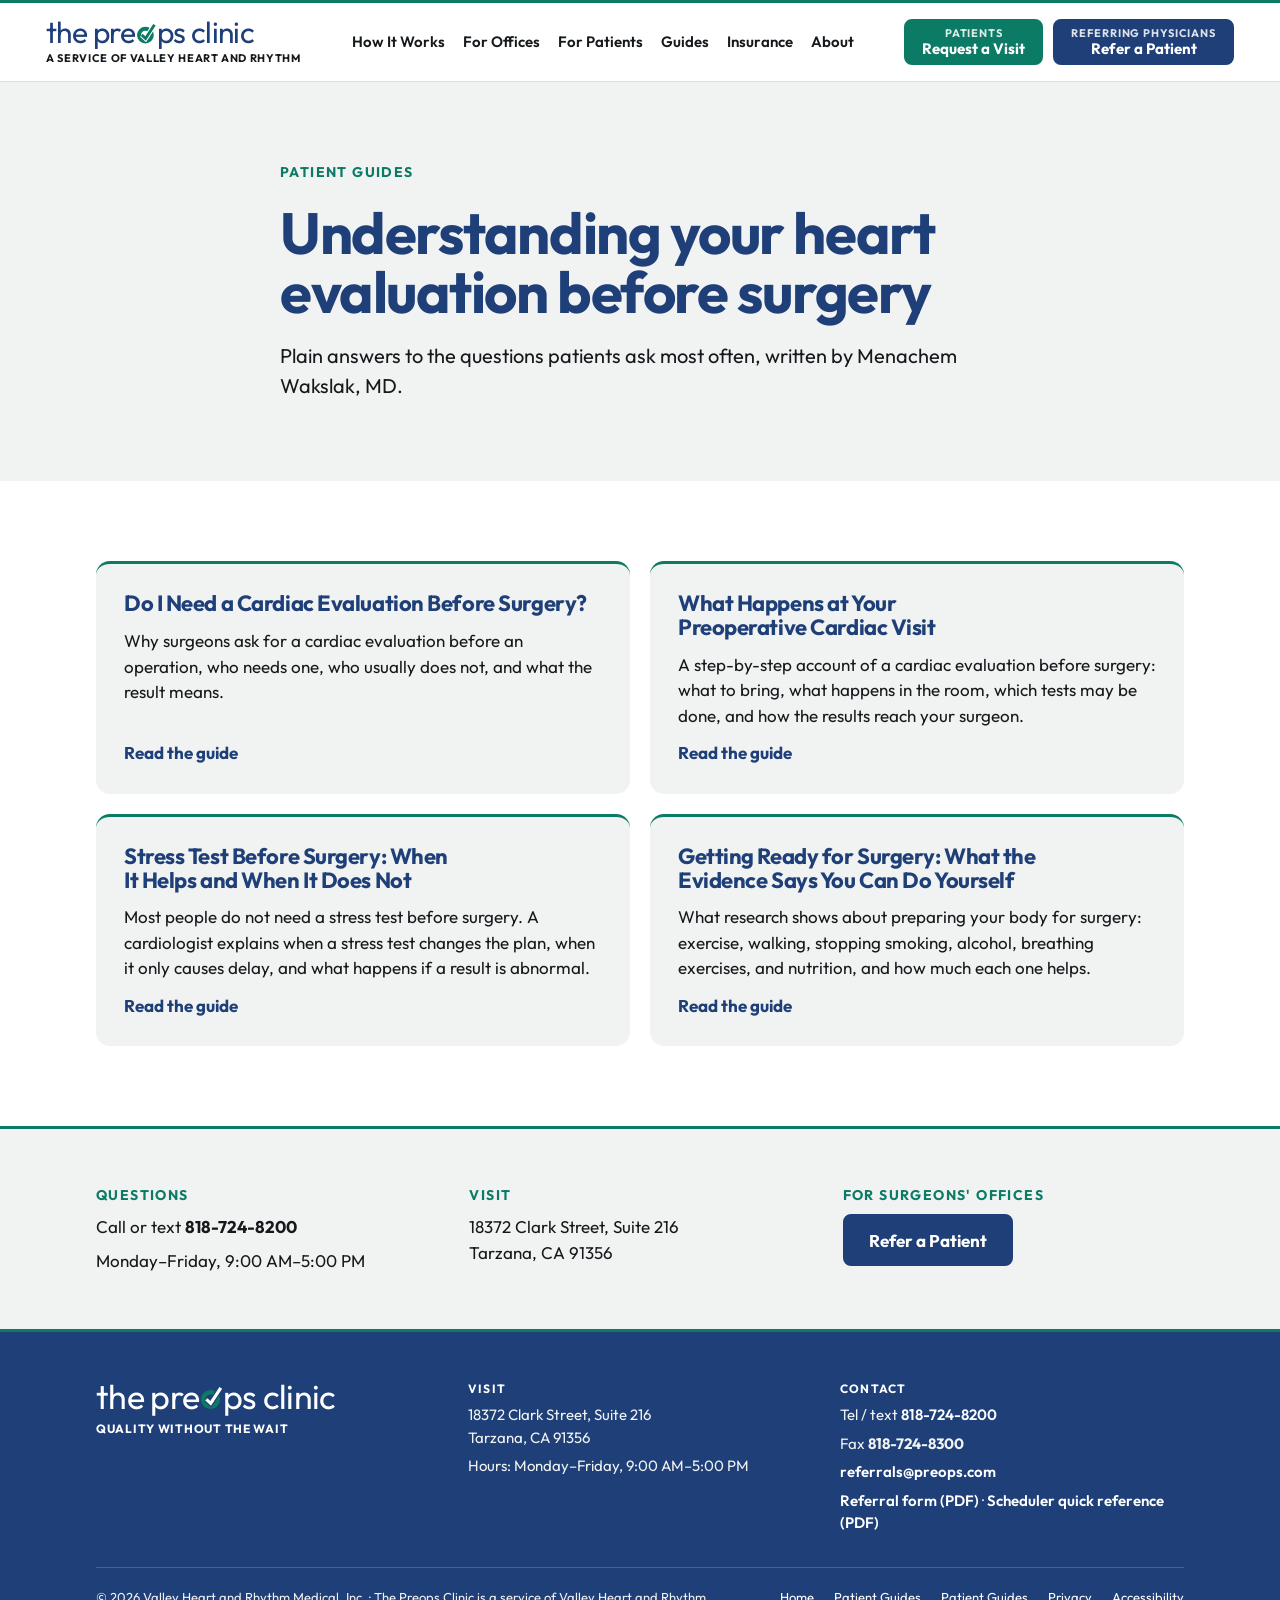
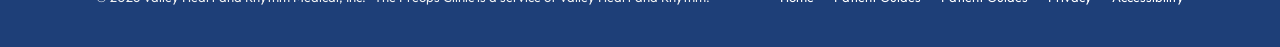
==== commit 4572cd64: "Fix blank white button on navy band; match hero button sizes; relabel offices as Referring Physician" ====
--- a/guides/index.html
+++ b/guides/index.html
@@ -48,7 +48,7 @@
     </div>
     <div class="nav-cta">
       <a class="btn btn--green btn--small" href="https://hipaa.jotform.com/263140964269160" target="_blank" rel="noopener"><span class="btn-who">Patients</span>Request a Visit</a>
-      <a class="btn btn--navy btn--small" href="/#refer"><span class="btn-who">Doctors' Offices</span>Refer a Patient</a>
+      <a class="btn btn--navy btn--small" href="/#refer"><span class="btn-who">Referring Physicians</span>Refer a Patient</a>
     </div>
     <details class="nav-menu">
       <summary>Menu</summary>
--- a/styles.css
+++ b/styles.css
@@ -160,6 +160,7 @@
 .band-navy h2, .band-navy h3 { color: var(--paper); }
 .band-navy p { color: var(--on-navy); }
 .band-navy a { color: var(--paper); }
+.band-navy a.btn--white, .band-navy a.btn--white:hover { color: var(--navy); }
 .band--rule-top { border-top: 3px solid var(--green); }
 .section-head { display: flex; flex-direction: column; gap: 10px; max-width: 680px; }
 .lede { font-size: 20px; max-width: 560px; }
@@ -189,15 +190,15 @@
   padding: 20px;
 }
 .path--patient { border-top-color: var(--green); }
-.path-who { font-size: 20px; font-weight: 700; color: var(--navy); line-height: 1.2; }
+.path-who { font-size: 20px; font-weight: 700; color: var(--navy); line-height: 1.2; white-space: nowrap; }
 .path--patient .path-who { color: var(--green); }
-.path p { font-size: 15px; margin: 0; flex: 1; }
-.path .btn { width: 100%; }
+.path > p:not(.path-call) { font-size: 15px; margin: 0; flex: 1; }
+.path .btn { width: 100%; padding: 0 8px; font-size: 16px; white-space: nowrap; }
 .path-more { font-size: 14px; font-weight: 600; color: var(--navy); text-align: center; }
 .btn-who { display: block; font-size: 11px; font-weight: 700; letter-spacing: 0.08em; text-transform: uppercase; opacity: 0.85; }
 .nav-cta .btn { flex-direction: column; line-height: 1.15; padding: 4px 16px; }
 .nav-cta { gap: 10px; }
-.path-call { font-size: 14px; text-align: center; margin: 0; }
+.path-call { font-size: 14px; text-align: center; margin: 0; flex: 0 0 auto; }
 .path-call a { color: var(--navy); font-weight: 700; white-space: nowrap; }
 .nav-phone { display: none; }
 .nav-links { gap: 18px; }
